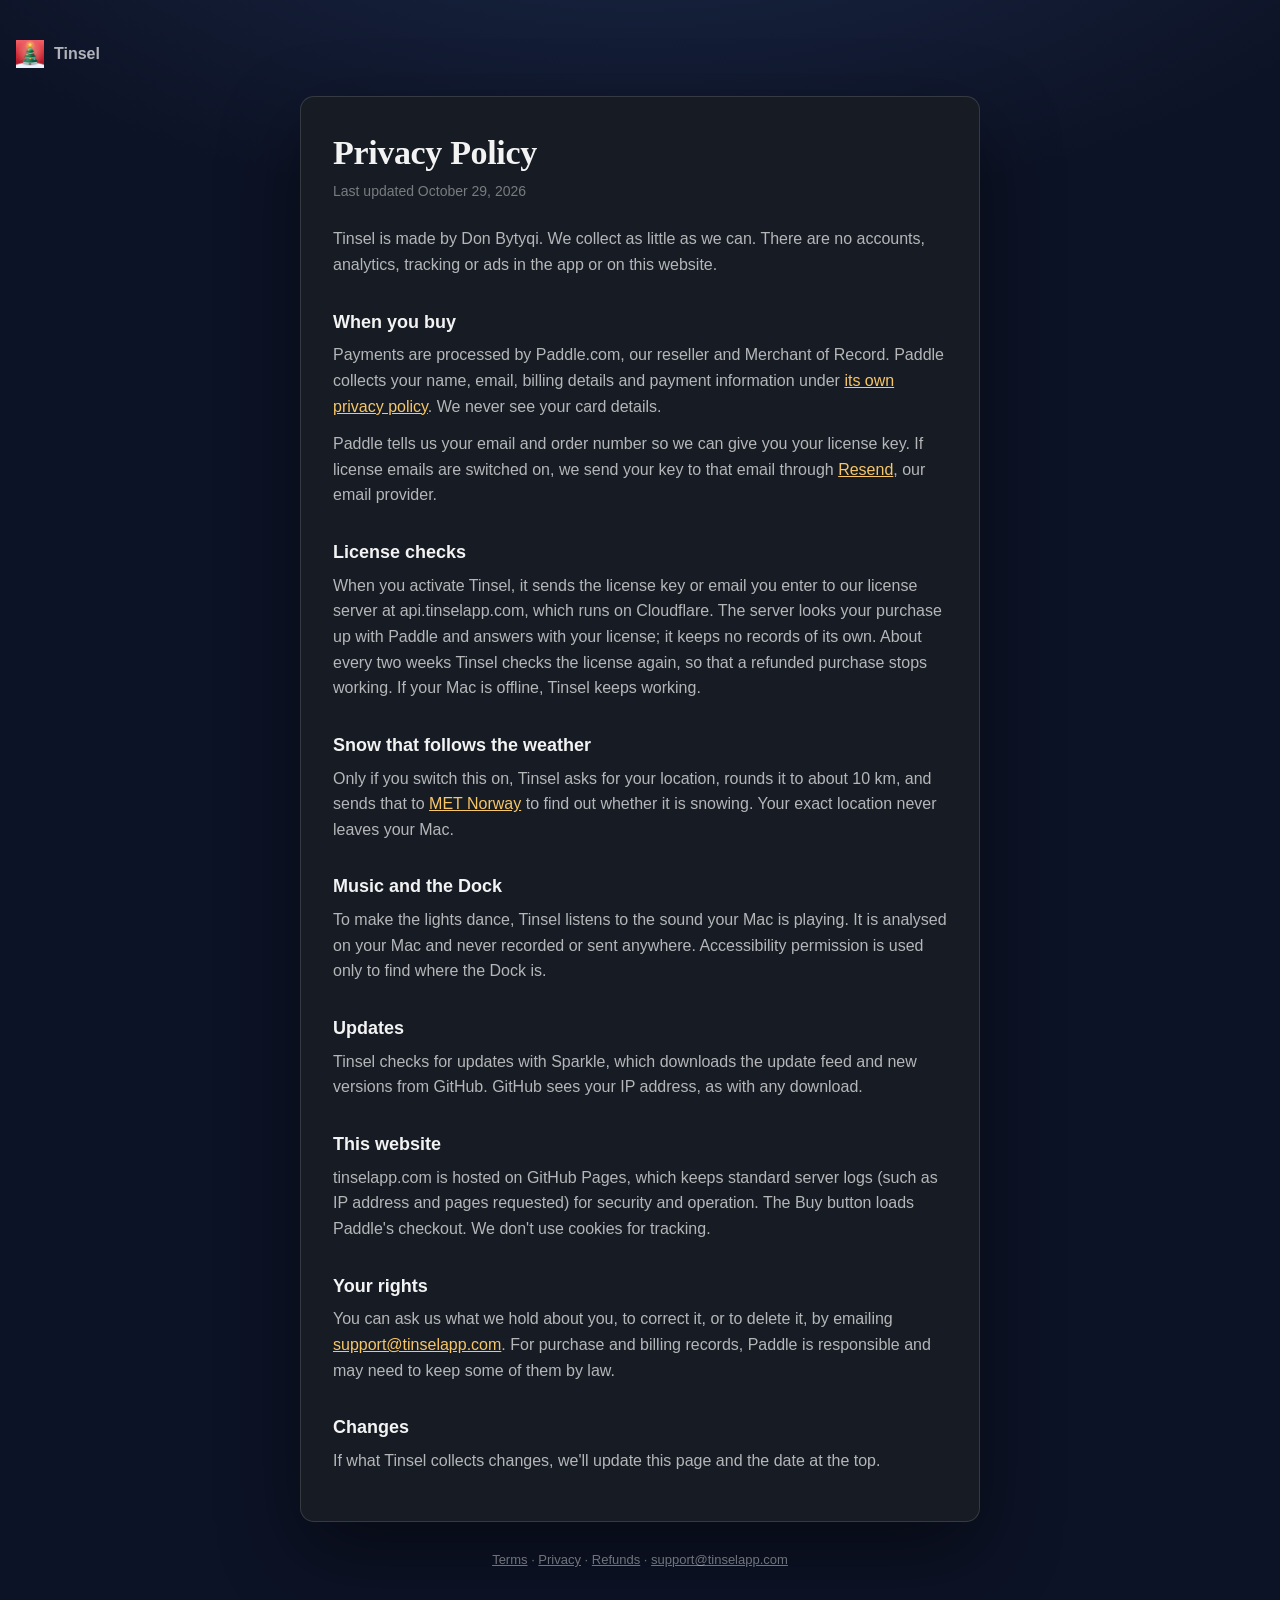
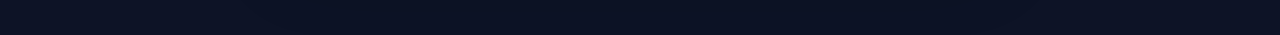
==== privacy.html @ d762ce88 "Sell Tinsel through Paddle, and show off small mode Buy buttons open Paddle's checkout; the thank-yo" ====
<!doctype html>
<html lang="en">
<head>
<meta charset="utf-8">
<meta name="viewport" content="width=device-width, initial-scale=1">
<title>Privacy Policy · Tinsel</title>
<link rel="icon" href="/assets/icon.png">
<link rel="stylesheet" href="/assets/page.css">
</head>
<body>
<a class="back" href="/"><img src="/assets/icon.png" alt="">Tinsel</a>
<main class="card">
  <h1>Privacy Policy</h1>
  <p class="updated">Last updated October 29, 2026</p>
  <p>Tinsel is made by Don Bytyqi. We collect as little as we can. There are no accounts, analytics, tracking or ads in the app or on this website.</p>

  <h2>When you buy</h2>
  <p>Payments are processed by Paddle.com, our reseller and Merchant of Record. Paddle collects your name, email, billing details and payment information under <a href="https://www.paddle.com/legal/privacy">its own privacy policy</a>. We never see your card details.</p>
  <p>Paddle tells us your email and order number so we can give you your license key. If license emails are switched on, we send your key to that email through <a href="https://resend.com/legal/privacy-policy">Resend</a>, our email provider.</p>

  <h2>License checks</h2>
  <p>When you activate Tinsel, it sends the license key or email you enter to our license server at api.tinselapp.com, which runs on Cloudflare. The server looks your purchase up with Paddle and answers with your license; it keeps no records of its own. About every two weeks Tinsel checks the license again, so that a refunded purchase stops working. If your Mac is offline, Tinsel keeps working.</p>

  <h2>Snow that follows the weather</h2>
  <p>Only if you switch this on, Tinsel asks for your location, rounds it to about 10 km, and sends that to <a href="https://www.met.no/en/free-meteorological-data/data-policy">MET Norway</a> to find out whether it is snowing. Your exact location never leaves your Mac.</p>

  <h2>Music and the Dock</h2>
  <p>To make the lights dance, Tinsel listens to the sound your Mac is playing. It is analysed on your Mac and never recorded or sent anywhere. Accessibility permission is used only to find where the Dock is.</p>

  <h2>Updates</h2>
  <p>Tinsel checks for updates with Sparkle, which downloads the update feed and new versions from GitHub. GitHub sees your IP address, as with any download.</p>

  <h2>This website</h2>
  <p>tinselapp.com is hosted on GitHub Pages, which keeps standard server logs (such as IP address and pages requested) for security and operation. The Buy button loads Paddle's checkout. We don't use cookies for tracking.</p>

  <h2>Your rights</h2>
  <p>You can ask us what we hold about you, to correct it, or to delete it, by emailing <a href="mailto:support@tinselapp.com">support@tinselapp.com</a>. For purchase and billing records, Paddle is responsible and may need to keep some of them by law.</p>

  <h2>Changes</h2>
  <p>If what Tinsel collects changes, we'll update this page and the date at the top.</p>
</main>
<footer><a href="/terms">Terms</a> · <a href="/privacy">Privacy</a> · <a href="/refund">Refunds</a> · <a href="mailto:support@tinselapp.com">support@tinselapp.com</a></footer>
</body>
</html>
---- assets/page.css ----
/* The plain pages: thank-you, download and the legal pages. Same colours as the decorated home page. */
:root {
  --desk: #0d1326;
  --glass: #171c24;
  --raised: rgba(255, 255, 255, 0.07);
  --line: rgba(255, 255, 255, 0.13);
  --text: rgba(255, 255, 255, 0.95);
  --soft: rgba(255, 255, 255, 0.68);
  --faint: rgba(255, 255, 255, 0.42);
  --red: #e5484d;
  --gold: #f6c667;
  --pine: #34c27b;
  --sans: -apple-system, BlinkMacSystemFont, "SF Pro Text", "Segoe UI", Roboto, sans-serif;
  --serif: ui-serif, "New York", Georgia, serif;
  color-scheme: dark;
}
* { box-sizing: border-box; }
html { background: var(--desk); }
body { margin: 0; padding: 40px 16px 64px; font: 16px/1.6 var(--sans); color: var(--text); -webkit-font-smoothing: antialiased;
  background: radial-gradient(1200px 600px at 50% -200px, #1b2a4a 0%, var(--desk) 70%) no-repeat, var(--desk); min-height: 100vh; }
a { color: var(--gold); }
:focus-visible { outline: 2px solid var(--gold); outline-offset: 2px; }
.back { display: inline-flex; align-items: center; gap: 10px; color: var(--soft); text-decoration: none; font-weight: 600; margin: 0 auto 28px; max-width: 680px; width: 100%; }
.back img { width: 28px; height: 28px; }
.top { max-width: 680px; margin: 0 auto; }
.card { max-width: 680px; margin: 0 auto; background: var(--glass); border: 1px solid var(--line); border-radius: 14px; padding: 36px 32px; box-shadow: 0 30px 80px rgba(0, 0, 0, 0.45); }
h1 { font: 600 34px/1.15 var(--serif); letter-spacing: -0.01em; margin: 0 0 8px; }
h2 { font-size: 18px; margin: 30px 0 6px; }
p, li { color: var(--soft); }
p { margin: 0 0 12px; }
ul, ol { padding-left: 22px; margin: 0 0 12px; }
b, strong { color: var(--text); }
.updated { color: var(--faint); font-size: 14px; margin-bottom: 24px; }
.buy, .button { display: inline-block; background: var(--red); color: #fff; font-weight: 600; text-decoration: none; padding: 10px 18px; border-radius: 9px; border: 0; font: inherit; font-weight: 600; cursor: pointer; }
.button.quiet { background: var(--raised); color: var(--text); border: 1px solid var(--line); }
.row { display: flex; flex-wrap: wrap; gap: 10px; align-items: center; margin: 18px 0; }
.key { margin: 18px 0 6px; padding: 16px; border-radius: 10px; background: rgba(0, 0, 0, 0.28); border: 1px solid var(--line);
  font: 600 17px/1.4 ui-monospace, Menlo, monospace; letter-spacing: 0.02em; text-align: center; word-break: break-all; color: var(--text); }
.error { color: #ff8589; }
footer { max-width: 680px; margin: 28px auto 0; color: var(--faint); font-size: 13px; text-align: center; }
footer a { color: var(--faint); }
@media (max-width: 520px) { .card { padding: 26px 20px; } h1 { font-size: 28px; } }
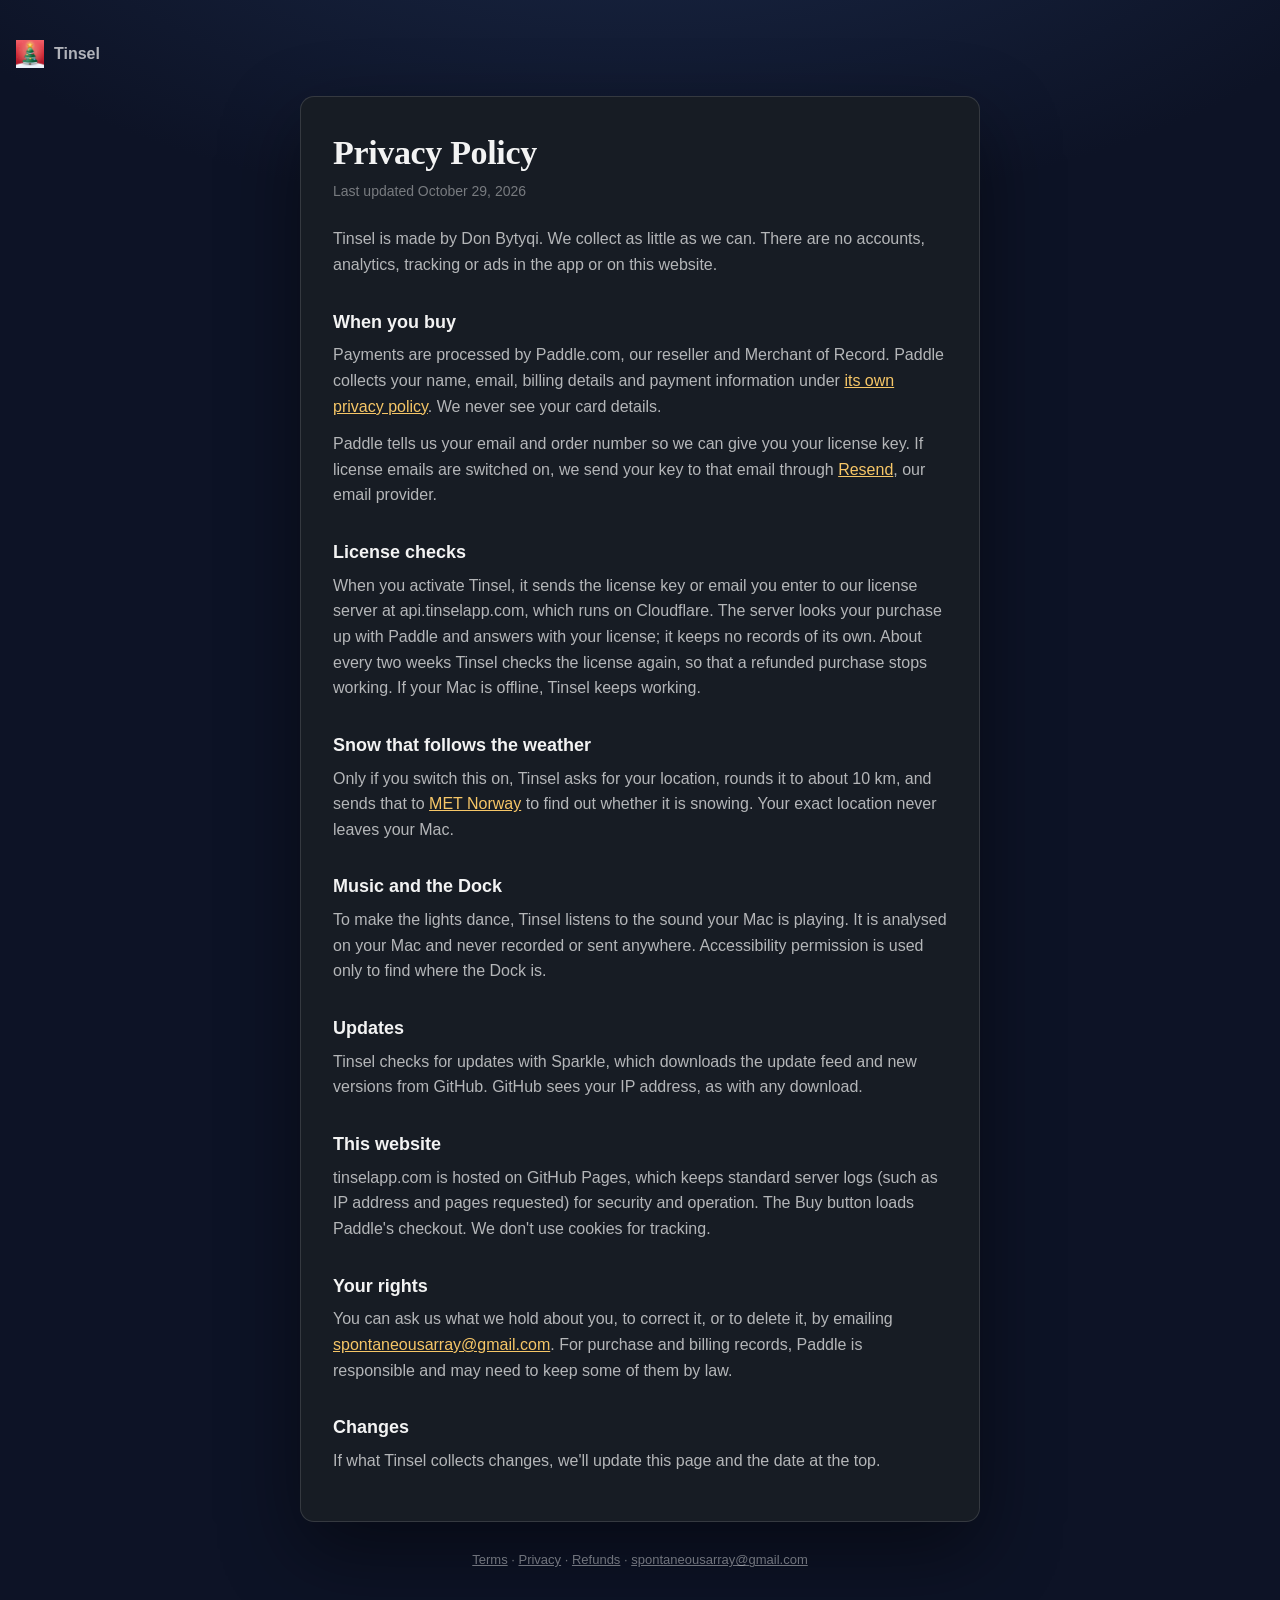
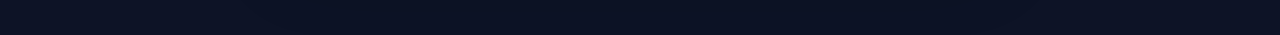
==== commit a50e2915: "Support email is spontaneousarray@gmail.com Co-Authored-By: Claude Opus 5.5 <noreply@anthropic.com>" ====
--- a/privacy.html
+++ b/privacy.html
@@ -34,11 +34,11 @@
   <p>tinselapp.com is hosted on GitHub Pages, which keeps standard server logs (such as IP address and pages requested) for security and operation. The Buy button loads Paddle's checkout. We don't use cookies for tracking.</p>
 
   <h2>Your rights</h2>
-  <p>You can ask us what we hold about you, to correct it, or to delete it, by emailing <a href="mailto:support@tinselapp.com">support@tinselapp.com</a>. For purchase and billing records, Paddle is responsible and may need to keep some of them by law.</p>
+  <p>You can ask us what we hold about you, to correct it, or to delete it, by emailing <a href="mailto:spontaneousarray@gmail.com">spontaneousarray@gmail.com</a>. For purchase and billing records, Paddle is responsible and may need to keep some of them by law.</p>
 
   <h2>Changes</h2>
   <p>If what Tinsel collects changes, we'll update this page and the date at the top.</p>
 </main>
-<footer><a href="/terms">Terms</a> · <a href="/privacy">Privacy</a> · <a href="/refund">Refunds</a> · <a href="mailto:support@tinselapp.com">support@tinselapp.com</a></footer>
+<footer><a href="/terms">Terms</a> · <a href="/privacy">Privacy</a> · <a href="/refund">Refunds</a> · <a href="mailto:spontaneousarray@gmail.com">spontaneousarray@gmail.com</a></footer>
 </body>
 </html>
